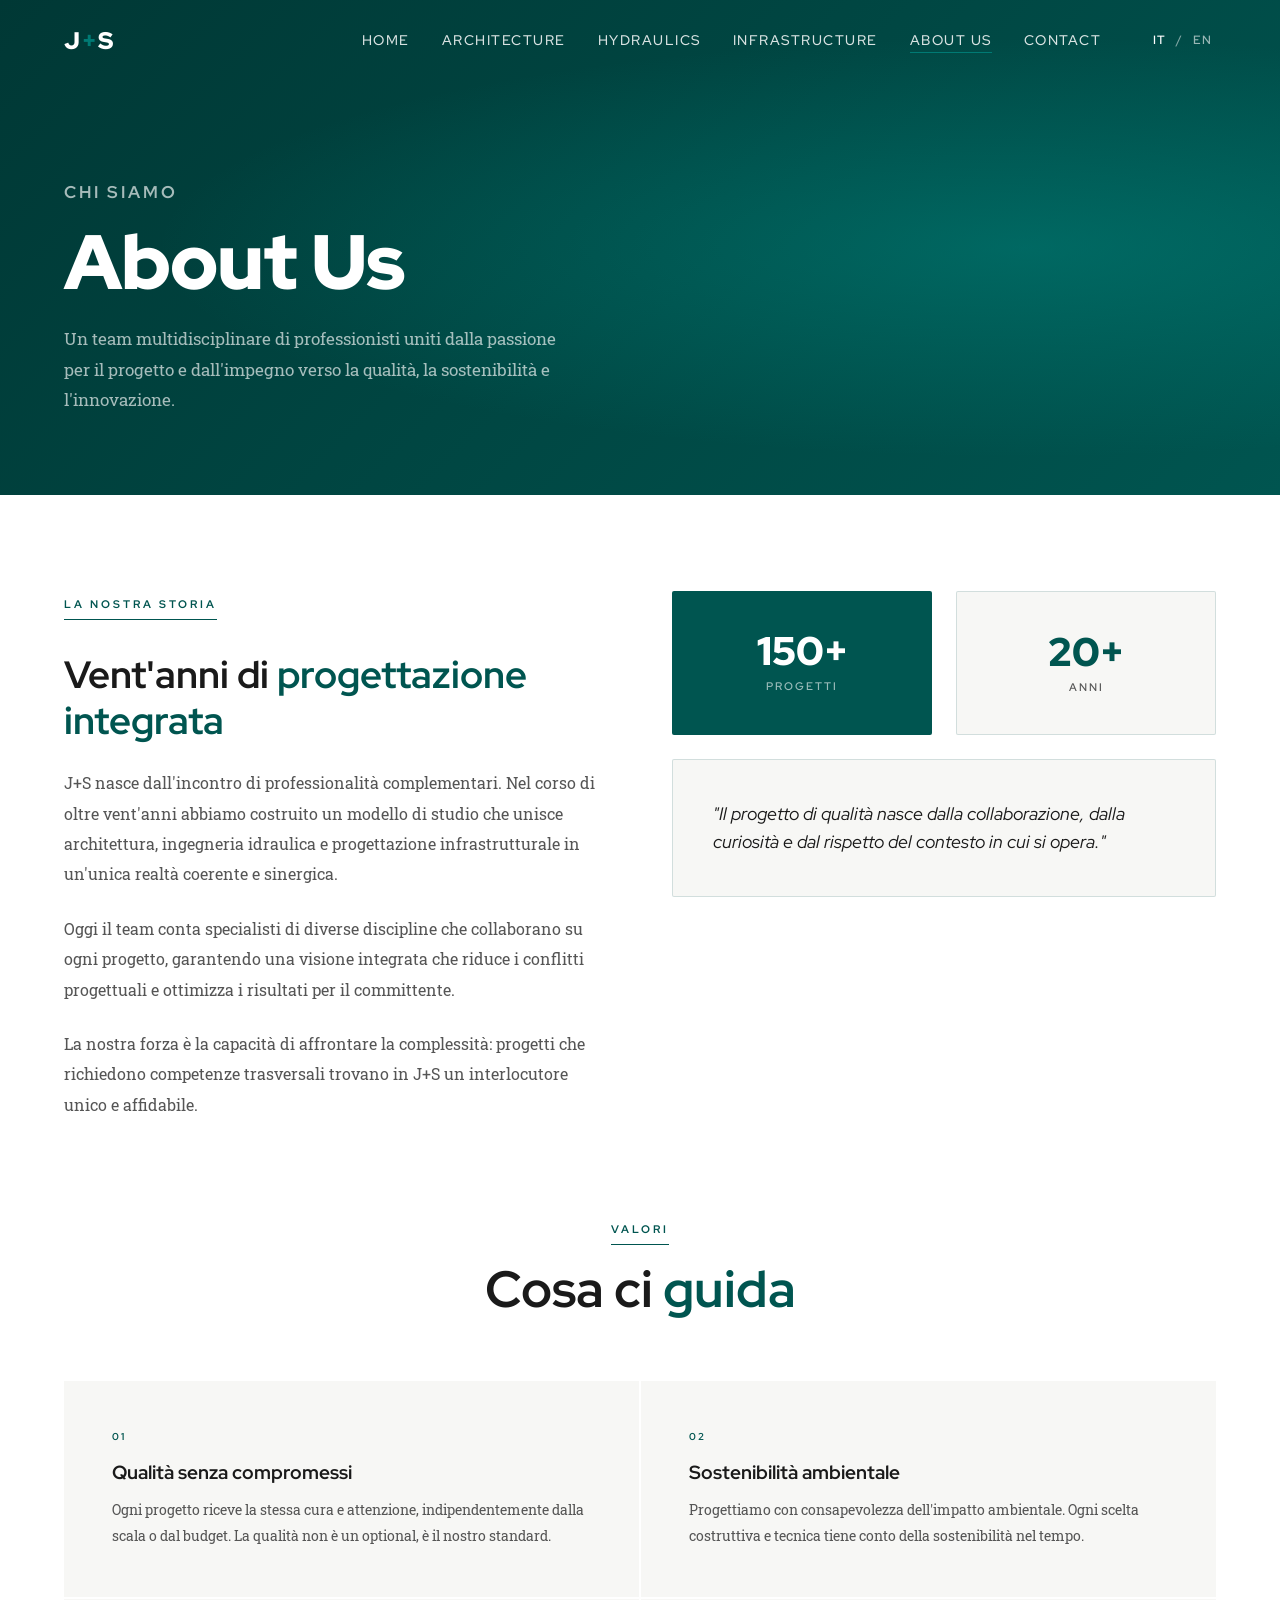
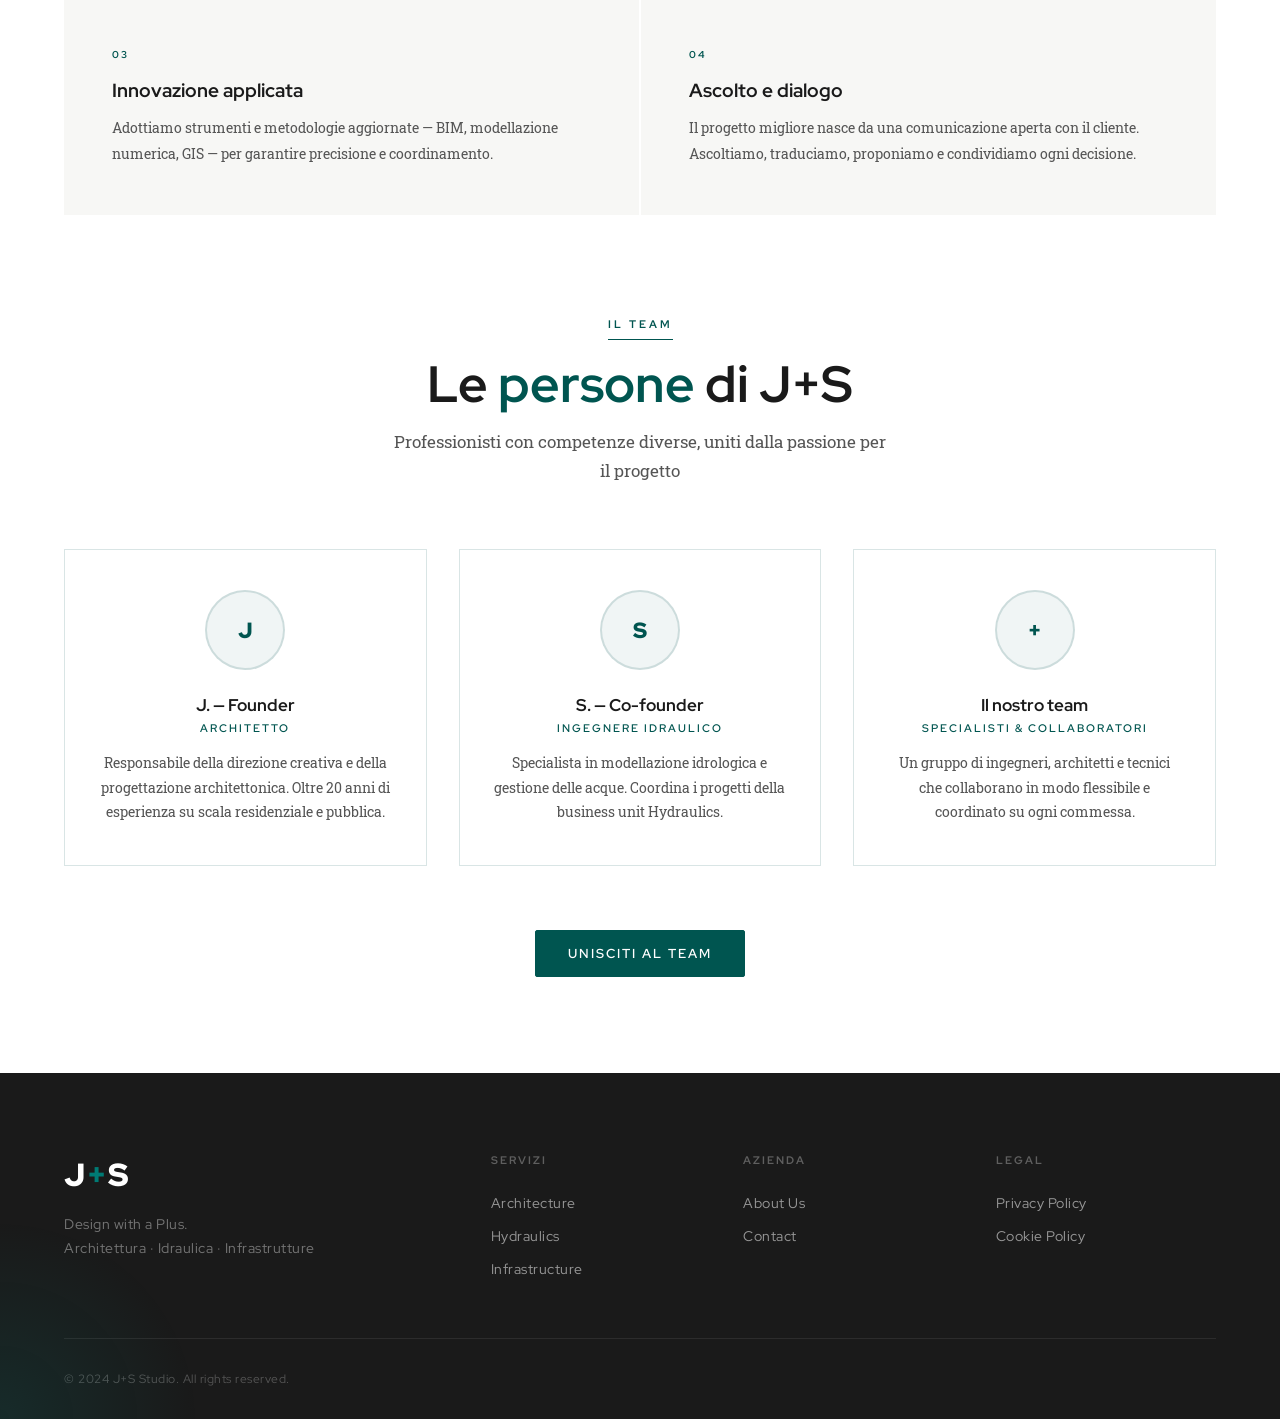
==== pages/about.html @ fed03b8a "Initial build: J+S website redesign with Three.js 3D hero Full static site rebuild with teal brand i" ====
<!DOCTYPE html>
<html lang="it">
<head>
  <meta charset="UTF-8" />
  <meta name="viewport" content="width=device-width, initial-scale=1.0" />
  <title>About Us — J+S</title>
  <link rel="preconnect" href="https://fonts.googleapis.com" />
  <link rel="preconnect" href="https://fonts.gstatic.com" crossorigin />
  <link href="https://fonts.googleapis.com/css2?family=Red+Hat+Display:wght@300;400;500;600;700;900&family=Roboto+Slab:wght@300;400;700&display=swap" rel="stylesheet" />
  <link rel="stylesheet" href="../css/style.css" />
  <link rel="stylesheet" href="../css/animations.css" />
  <style>
    .team-grid { display:grid; grid-template-columns:repeat(3,1fr); gap:2rem; margin-top:3rem; }
    .team-card {
      border:1px solid var(--border); padding:2.5rem 2rem;
      text-align:center;
      transition:transform 0.3s var(--ease-out), border-color 0.3s;
    }
    .team-card:hover { transform:translateY(-6px); border-color:var(--teal); }
    .team-avatar {
      width:80px; height:80px;
      border-radius:50%; background:var(--teal-faint);
      border:2px solid var(--border);
      margin:0 auto 1.5rem;
      display:flex; align-items:center; justify-content:center;
      font-family:var(--font-head); font-size:1.4rem; font-weight:900; color:var(--teal);
    }
    .team-card h3 { font-family:var(--font-head); font-size:1.05rem; font-weight:700; color:var(--dark); margin-bottom:0.3rem; }
    .team-card .role { font-family:var(--font-head); font-size:0.7rem; font-weight:600; letter-spacing:2px; text-transform:uppercase; color:var(--teal); margin-bottom:1rem; }
    .team-card p { font-size:0.9rem; line-height:1.7; color:var(--mid); }
    .values-grid { display:grid; grid-template-columns:repeat(2,1fr); gap:2px; margin-top:3rem; }
    .value-block { padding:3rem; background:var(--off-white); }
    .value-num { font-family:var(--font-head); font-size:0.65rem; font-weight:700; letter-spacing:2px; color:var(--teal); margin-bottom:1rem; }
    .value-block h3 { font-family:var(--font-head); font-size:1.2rem; font-weight:700; color:var(--dark); margin-bottom:0.75rem; }
    .value-block p { font-size:0.9rem; line-height:1.8; color:var(--mid); }
    @media(max-width:768px){
      .team-grid{grid-template-columns:1fr;}
      .values-grid{grid-template-columns:1fr;}
    }
  </style>
</head>
<body>

  <nav id="navbar" class="scrolled">
    <div class="nav-logo"><a href="../index.html"><span class="logo-text">J<span class="logo-plus">+</span>S</span></a></div>
    <div class="nav-links" id="navLinks">
      <a href="../index.html" class="nav-link">Home</a>
      <a href="architecture.html" class="nav-link">Architecture</a>
      <a href="hydraulics.html" class="nav-link">Hydraulics</a>
      <a href="infrastructure.html" class="nav-link">Infrastructure</a>
      <a href="about.html" class="nav-link active">About Us</a>
      <a href="contact.html" class="nav-link">Contact</a>
      <div class="lang-switch">
        <button class="lang-btn active" data-lang="it">IT</button>
        <span>/</span>
        <button class="lang-btn" data-lang="en">EN</button>
      </div>
    </div>
    <button class="nav-toggle" id="navToggle"><span></span><span></span><span></span></button>
  </nav>

  <section class="page-hero">
    <div class="page-hero-content">
      <p class="page-hero-tag">Chi Siamo</p>
      <h1>About Us</h1>
      <p>Un team multidisciplinare di professionisti uniti dalla passione per il progetto e dall'impegno verso la qualità, la sostenibilità e l'innovazione.</p>
    </div>
  </section>

  <section class="page-content">
    <div class="container">

      <!-- MISSION -->
      <div class="two-col" style="margin-bottom:6rem;" data-reveal>
        <div>
          <span class="section-tag">La nostra storia</span>
          <h2 style="font-family:var(--font-head);font-size:clamp(1.8rem,3vw,2.5rem);font-weight:700;color:var(--dark);margin:1rem 0 1.5rem;line-height:1.2;">
            Vent'anni di <em style="font-style:normal;color:var(--teal);">progettazione integrata</em>
          </h2>
          <p style="line-height:1.9;color:var(--mid);margin-bottom:1.5rem;">
            J+S nasce dall'incontro di professionalità complementari. Nel corso di oltre vent'anni abbiamo costruito un modello di studio che unisce architettura, ingegneria idraulica e progettazione infrastrutturale in un'unica realtà coerente e sinergica.
          </p>
          <p style="line-height:1.9;color:var(--mid);margin-bottom:1.5rem;">
            Oggi il team conta specialisti di diverse discipline che collaborano su ogni progetto, garantendo una visione integrata che riduce i conflitti progettuali e ottimizza i risultati per il committente.
          </p>
          <p style="line-height:1.9;color:var(--mid);">
            La nostra forza è la capacità di affrontare la complessità: progetti che richiedono competenze trasversali trovano in J+S un interlocutore unico e affidabile.
          </p>
        </div>
        <div style="display:flex;flex-direction:column;gap:1.5rem;">
          <div style="display:grid;grid-template-columns:1fr 1fr;gap:1.5rem;">
            <div style="padding:2.5rem;background:var(--teal);text-align:center;border-radius:2px;">
              <span style="display:block;font-family:var(--font-head);font-size:2.5rem;font-weight:900;color:#fff;line-height:1;">150+</span>
              <span style="display:block;font-family:var(--font-head);font-size:0.7rem;font-weight:600;letter-spacing:2px;text-transform:uppercase;color:rgba(255,255,255,0.6);margin-top:0.5rem;">Progetti</span>
            </div>
            <div style="padding:2.5rem;background:var(--off-white);border:1px solid var(--border);text-align:center;border-radius:2px;">
              <span style="display:block;font-family:var(--font-head);font-size:2.5rem;font-weight:900;color:var(--teal);line-height:1;">20+</span>
              <span style="display:block;font-family:var(--font-head);font-size:0.7rem;font-weight:600;letter-spacing:2px;text-transform:uppercase;color:var(--mid);margin-top:0.5rem;">Anni</span>
            </div>
          </div>
          <div style="padding:2.5rem;background:var(--off-white);border:1px solid var(--border);border-radius:2px;">
            <p style="font-family:var(--font-head);font-size:1.1rem;font-style:italic;color:var(--dark);line-height:1.6;font-weight:400;">
              "Il progetto di qualità nasce dalla collaborazione, dalla curiosità e dal rispetto del contesto in cui si opera."
            </p>
          </div>
        </div>
      </div>

      <!-- VALUES -->
      <div class="section-header" data-reveal>
        <span class="section-tag">Valori</span>
        <h2>Cosa ci <em>guida</em></h2>
      </div>
      <div class="values-grid" style="margin-bottom:6rem;">
        <div class="value-block" data-reveal>
          <div class="value-num">01</div>
          <h3>Qualità senza compromessi</h3>
          <p>Ogni progetto riceve la stessa cura e attenzione, indipendentemente dalla scala o dal budget. La qualità non è un optional, è il nostro standard.</p>
        </div>
        <div class="value-block" data-reveal data-delay="150">
          <div class="value-num">02</div>
          <h3>Sostenibilità ambientale</h3>
          <p>Progettiamo con consapevolezza dell'impatto ambientale. Ogni scelta costruttiva e tecnica tiene conto della sostenibilità nel tempo.</p>
        </div>
        <div class="value-block" data-reveal data-delay="0">
          <div class="value-num">03</div>
          <h3>Innovazione applicata</h3>
          <p>Adottiamo strumenti e metodologie aggiornate — BIM, modellazione numerica, GIS — per garantire precisione e coordinamento.</p>
        </div>
        <div class="value-block" data-reveal data-delay="150">
          <div class="value-num">04</div>
          <h3>Ascolto e dialogo</h3>
          <p>Il progetto migliore nasce da una comunicazione aperta con il cliente. Ascoltiamo, traduciamo, proponiamo e condividiamo ogni decisione.</p>
        </div>
      </div>

      <!-- TEAM -->
      <div class="section-header" data-reveal>
        <span class="section-tag">Il Team</span>
        <h2>Le <em>persone</em> di J+S</h2>
        <p>Professionisti con competenze diverse, uniti dalla passione per il progetto</p>
      </div>
      <div class="team-grid">
        <div class="team-card" data-reveal>
          <div class="team-avatar">J</div>
          <h3>J. — Founder</h3>
          <div class="role">Architetto</div>
          <p>Responsabile della direzione creativa e della progettazione architettonica. Oltre 20 anni di esperienza su scala residenziale e pubblica.</p>
        </div>
        <div class="team-card" data-reveal data-delay="150">
          <div class="team-avatar">S</div>
          <h3>S. — Co-founder</h3>
          <div class="role">Ingegnere Idraulico</div>
          <p>Specialista in modellazione idrologica e gestione delle acque. Coordina i progetti della business unit Hydraulics.</p>
        </div>
        <div class="team-card" data-reveal data-delay="300">
          <div class="team-avatar">+</div>
          <h3>Il nostro team</h3>
          <div class="role">Specialisti & Collaboratori</div>
          <p>Un gruppo di ingegneri, architetti e tecnici che collaborano in modo flessibile e coordinato su ogni commessa.</p>
        </div>
      </div>

      <div style="text-align:center;margin-top:4rem;" data-reveal>
        <a href="contact.html?subject=join" class="btn btn-primary">Unisciti al team</a>
      </div>

    </div>
  </section>

  <footer id="footer">
    <div class="container">
      <div class="footer-top">
        <div class="footer-brand">
          <span class="logo-text footer-logo">J<span class="logo-plus">+</span>S</span>
          <p>Design with a Plus.<br/>Architettura · Idraulica · Infrastrutture</p>
        </div>
        <div class="footer-nav">
          <div class="footer-col"><h4>Servizi</h4><ul>
            <li><a href="architecture.html">Architecture</a></li>
            <li><a href="hydraulics.html">Hydraulics</a></li>
            <li><a href="infrastructure.html">Infrastructure</a></li>
          </ul></div>
          <div class="footer-col"><h4>Azienda</h4><ul>
            <li><a href="about.html">About Us</a></li>
            <li><a href="contact.html">Contact</a></li>
          </ul></div>
          <div class="footer-col"><h4>Legal</h4><ul>
            <li><a href="#">Privacy Policy</a></li>
            <li><a href="#">Cookie Policy</a></li>
          </ul></div>
        </div>
      </div>
      <div class="footer-bottom"><p>&copy; 2024 J+S Studio. All rights reserved.</p></div>
    </div>
  </footer>

  <script src="https://cdnjs.cloudflare.com/ajax/libs/gsap/3.12.2/gsap.min.js"></script>
  <script src="../js/main.js"></script>
</body>
</html>
---- css/style.css ----
/* ============================================
   J+S — MAIN STYLESHEET
   ============================================ */

:root {
  --teal:       #005550;
  --teal-light: #007a74;
  --teal-dark:  #003835;
  --teal-faint: rgba(0,85,80,0.06);
  --white:      #ffffff;
  --off-white:  #f7f7f5;
  --dark:       #1a1a1a;
  --mid:        #555555;
  --border:     rgba(0,85,80,0.15);

  --font-head:  'Red Hat Display', sans-serif;
  --font-body:  'Roboto Slab', serif;

  --ease-out:   cubic-bezier(0.16, 1, 0.3, 1);
  --ease-in:    cubic-bezier(0.7, 0, 0.84, 0);

  --nav-h: 80px;
}

/* ---- RESET ---- */
*, *::before, *::after { box-sizing: border-box; margin: 0; padding: 0; }
html { scroll-behavior: smooth; font-size: 16px; }
body {
  font-family: var(--font-body);
  color: var(--dark);
  background: var(--white);
  overflow-x: hidden;
}
a { text-decoration: none; color: inherit; }
ul { list-style: none; }
img { max-width: 100%; display: block; }
button { background: none; border: none; cursor: pointer; font: inherit; }

/* ---- LOADER ---- */
#loader {
  position: fixed; inset: 0;
  background: var(--teal);
  z-index: 9999;
  display: flex; align-items: center; justify-content: center;
  transition: opacity 0.6s var(--ease-out), visibility 0.6s;
}
#loader.hidden { opacity: 0; visibility: hidden; pointer-events: none; }
.loader-inner { display: flex; flex-direction: column; align-items: center; gap: 24px; }
.loader-logo { width: 80px; height: 80px; }
.loader-logo text { fill: #fff; }
.loader-bar {
  width: 160px; height: 2px;
  background: rgba(255,255,255,0.2);
  border-radius: 2px; overflow: hidden;
}
.loader-fill {
  height: 100%; width: 0;
  background: #fff;
  border-radius: 2px;
  animation: fillBar 1.4s var(--ease-out) forwards;
}
@keyframes fillBar { to { width: 100%; } }

/* ---- NAVBAR ---- */
#navbar {
  position: fixed; top: 0; left: 0; right: 0;
  height: var(--nav-h);
  display: flex; align-items: center; justify-content: space-between;
  padding: 0 5vw;
  z-index: 100;
  transition: background 0.4s, box-shadow 0.4s;
}
#navbar.scrolled {
  background: rgba(255,255,255,0.96);
  backdrop-filter: blur(12px);
  box-shadow: 0 1px 0 var(--border);
}
#navbar.scrolled .nav-link { color: var(--dark); }
#navbar.scrolled .logo-text { color: var(--teal); }
.logo-text {
  font-family: var(--font-head);
  font-weight: 900;
  font-size: 1.5rem;
  letter-spacing: 2px;
  color: #fff;
  transition: color 0.4s;
}
.logo-plus { color: var(--teal-light); }
#navbar.scrolled .logo-plus { color: var(--teal-light); }
.nav-links {
  display: flex; align-items: center; gap: 2rem;
}
.nav-link {
  font-family: var(--font-head);
  font-size: 0.85rem;
  font-weight: 500;
  letter-spacing: 1.5px;
  text-transform: uppercase;
  color: rgba(255,255,255,0.85);
  position: relative;
  transition: color 0.3s;
}
.nav-link::after {
  content: '';
  position: absolute; bottom: -4px; left: 0;
  width: 0; height: 1px;
  background: var(--teal-light);
  transition: width 0.3s var(--ease-out);
}
.nav-link:hover::after,
.nav-link.active::after { width: 100%; }
.nav-link:hover { color: #fff; }
#navbar.scrolled .nav-link:hover { color: var(--teal); }
.lang-switch {
  display: flex; align-items: center; gap: 6px;
  font-family: var(--font-head);
  font-size: 0.75rem;
  font-weight: 600;
  letter-spacing: 1px;
  margin-left: 1rem;
  color: rgba(255,255,255,0.5);
}
#navbar.scrolled .lang-switch { color: var(--mid); }
.lang-btn {
  color: rgba(255,255,255,0.6);
  font-size: 0.75rem;
  font-weight: 600;
  letter-spacing: 1px;
  padding: 2px 4px;
  transition: color 0.3s;
}
.lang-btn.active,
.lang-btn:hover { color: #fff; }
#navbar.scrolled .lang-btn.active,
#navbar.scrolled .lang-btn:hover { color: var(--teal); }
.nav-toggle {
  display: none;
  flex-direction: column; gap: 5px;
  width: 28px; padding: 4px 0;
}
.nav-toggle span {
  display: block; width: 100%; height: 1.5px;
  background: #fff;
  transition: transform 0.3s, opacity 0.3s, background 0.4s;
}
#navbar.scrolled .nav-toggle span { background: var(--teal); }

/* ---- HERO ---- */
#hero {
  position: relative;
  height: 100vh; min-height: 700px;
  display: flex; align-items: center;
  overflow: hidden;
}
#threeCanvas {
  position: absolute; inset: 0;
  width: 100%; height: 100%;
  background: linear-gradient(135deg, var(--teal-dark) 0%, var(--teal) 60%, #00a89e 100%);
}
.hero-content {
  position: relative; z-index: 2;
  padding: 0 5vw;
  max-width: 700px;
}
.hero-tag {
  font-family: var(--font-head);
  font-size: 0.75rem;
  font-weight: 600;
  letter-spacing: 3px;
  text-transform: uppercase;
  color: rgba(255,255,255,0.6);
  margin-bottom: 1.5rem;
}
.hero-title {
  font-family: var(--font-head);
  font-weight: 900;
  font-size: clamp(3rem, 8vw, 7rem);
  line-height: 1;
  color: #fff;
  letter-spacing: -1px;
  margin-bottom: 1.5rem;
}
.hero-plus {
  font-weight: 300;
  font-size: 0.55em;
  letter-spacing: 2px;
  color: rgba(255,255,255,0.55);
  display: block;
  margin: 0.2em 0;
}
.hero-accent {
  color: #7fffd4;
  -webkit-text-stroke: 0px;
}
.hero-sub {
  font-family: var(--font-head);
  font-size: 0.9rem;
  letter-spacing: 3px;
  text-transform: uppercase;
  color: rgba(255,255,255,0.55);
  margin-bottom: 2.5rem;
}
.hero-cta {
  display: flex; gap: 1rem; flex-wrap: wrap;
}
.hero-scroll {
  position: absolute; bottom: 2.5rem; left: 5vw;
  display: flex; flex-direction: column; align-items: center; gap: 8px;
  z-index: 2;
}
.hero-scroll span {
  font-family: var(--font-head);
  font-size: 0.65rem;
  font-weight: 600;
  letter-spacing: 2px;
  text-transform: uppercase;
  color: rgba(255,255,255,0.5);
  writing-mode: vertical-rl;
}
.scroll-line {
  width: 1px; height: 60px;
  background: linear-gradient(to bottom, rgba(255,255,255,0.5), transparent);
  animation: scrollPulse 2s ease-in-out infinite;
}
@keyframes scrollPulse {
  0%, 100% { opacity: 0.5; transform: scaleY(1); }
  50% { opacity: 1; transform: scaleY(0.6); }
}

/* ---- BUTTONS ---- */
.btn {
  display: inline-flex; align-items: center; gap: 8px;
  font-family: var(--font-head);
  font-size: 0.8rem;
  font-weight: 600;
  letter-spacing: 2px;
  text-transform: uppercase;
  padding: 14px 32px;
  border-radius: 2px;
  transition: all 0.3s var(--ease-out);
  position: relative; overflow: hidden;
}
.btn::before {
  content: '';
  position: absolute; inset: 0;
  background: rgba(255,255,255,0.1);
  transform: translateX(-101%);
  transition: transform 0.3s var(--ease-out);
}
.btn:hover::before { transform: translateX(0); }
.btn-primary {
  background: var(--teal);
  color: #fff;
  border: 1px solid var(--teal);
}
.btn-primary:hover { background: var(--teal-light); border-color: var(--teal-light); }
.btn-outline {
  background: transparent;
  color: #fff;
  border: 1px solid rgba(255,255,255,0.4);
}
.btn-outline:hover { border-color: #fff; }
.btn-teal-outline {
  background: transparent;
  color: var(--teal);
  border: 1px solid var(--teal);
}
.btn-teal-outline:hover { background: var(--teal); color: #fff; }

/* ---- CONTAINER ---- */
.container { max-width: 1280px; margin: 0 auto; padding: 0 5vw; }

/* ---- SECTION HEADERS ---- */
.section-tag {
  display: inline-block;
  font-family: var(--font-head);
  font-size: 0.7rem;
  font-weight: 700;
  letter-spacing: 3px;
  text-transform: uppercase;
  color: var(--teal);
  margin-bottom: 1rem;
  padding-bottom: 0.5rem;
  border-bottom: 1px solid var(--teal);
}
.section-header { text-align: center; margin-bottom: 4rem; }
.section-header h2 {
  font-family: var(--font-head);
  font-size: clamp(2rem, 4vw, 3.5rem);
  font-weight: 700;
  line-height: 1.1;
  color: var(--dark);
  margin-bottom: 1rem;
}
.section-header h2 em { font-style: normal; color: var(--teal); }
.section-header p {
  font-size: 1.05rem;
  color: var(--mid);
  max-width: 500px; margin: 0 auto;
  line-height: 1.7;
}

/* ---- SERVICES ---- */
#services {
  padding: 8rem 0;
  background: var(--off-white);
}
.services-grid {
  display: grid;
  grid-template-columns: repeat(3, 1fr);
  gap: 2px;
}
.service-card {
  position: relative;
  padding: 3rem 2.5rem;
  background: var(--white);
  overflow: hidden;
  transition: transform 0.4s var(--ease-out);
  cursor: pointer;
}
.service-card:hover { transform: translateY(-6px); }
.service-card:hover .card-bg { opacity: 1; }
.service-card:hover .card-link .arrow { transform: translateX(6px); }
.card-bg {
  position: absolute; inset: 0;
  background: linear-gradient(135deg, var(--teal-faint), transparent);
  opacity: 0;
  transition: opacity 0.4s;
  pointer-events: none;
}
.card-number {
  font-family: var(--font-head);
  font-size: 0.7rem;
  font-weight: 700;
  letter-spacing: 2px;
  color: var(--border);
  margin-bottom: 1.5rem;
}
.card-icon {
  width: 64px; height: 64px;
  margin-bottom: 1.5rem;
}
.service-card h3 {
  font-family: var(--font-head);
  font-size: 1.5rem;
  font-weight: 700;
  color: var(--dark);
  margin-bottom: 1rem;
  letter-spacing: -0.5px;
}
.service-card p {
  font-size: 0.95rem;
  line-height: 1.8;
  color: var(--mid);
  margin-bottom: 2rem;
}
.card-link {
  font-family: var(--font-head);
  font-size: 0.8rem;
  font-weight: 700;
  letter-spacing: 2px;
  text-transform: uppercase;
  color: var(--teal);
  display: flex; align-items: center; gap: 8px;
}
.card-link .arrow {
  display: inline-block;
  transition: transform 0.3s var(--ease-out);
}

/* ---- ABOUT STRIP ---- */
#about-strip {
  padding: 8rem 0;
  background: var(--white);
}
.about-strip-inner {
  display: grid;
  grid-template-columns: 1fr 1fr;
  gap: 6rem;
  align-items: center;
}
.about-strip-text .section-tag { margin-bottom: 1.5rem; }
.about-strip-text h2 {
  font-family: var(--font-head);
  font-size: clamp(1.8rem, 3vw, 2.8rem);
  font-weight: 700;
  line-height: 1.2;
  color: var(--dark);
  margin-bottom: 1.5rem;
}
.about-strip-text h2 em { font-style: normal; color: var(--teal); }
.about-strip-text p {
  font-size: 1rem;
  line-height: 1.9;
  color: var(--mid);
  margin-bottom: 2.5rem;
}
.about-strip-visual {
  position: relative;
  min-height: 360px;
}
.floating-shape {
  position: absolute;
  border-radius: 2px;
  border: 1px solid var(--border);
}
.shape-1 {
  width: 200px; height: 200px;
  top: 20px; left: 20px;
  background: var(--teal-faint);
  animation: floatA 8s ease-in-out infinite;
}
.shape-2 {
  width: 120px; height: 120px;
  top: 60px; left: 150px;
  background: transparent;
  border-color: rgba(0,85,80,0.3);
  animation: floatB 10s ease-in-out infinite;
}
.shape-3 {
  width: 80px; height: 80px;
  top: 160px; left: 40px;
  background: var(--teal);
  opacity: 0.08;
  animation: floatC 7s ease-in-out infinite;
}
@keyframes floatA { 0%,100%{transform:translate(0,0) rotate(0deg)} 50%{transform:translate(10px,-15px) rotate(3deg)} }
@keyframes floatB { 0%,100%{transform:translate(0,0) rotate(0deg)} 50%{transform:translate(-8px,12px) rotate(-5deg)} }
@keyframes floatC { 0%,100%{transform:translate(0,0) rotate(0deg)} 50%{transform:translate(12px,-8px) rotate(8deg)} }
.about-stats {
  position: absolute;
  right: 0; bottom: 0;
  display: flex; flex-direction: column; gap: 1.5rem;
  background: var(--white);
  border: 1px solid var(--border);
  padding: 2rem 2.5rem;
}
.stat-number {
  display: block;
  font-family: var(--font-head);
  font-size: 2rem;
  font-weight: 900;
  color: var(--teal);
  line-height: 1;
}
.stat-label {
  display: block;
  font-family: var(--font-head);
  font-size: 0.7rem;
  font-weight: 500;
  letter-spacing: 1.5px;
  text-transform: uppercase;
  color: var(--mid);
  margin-top: 4px;
}

/* ---- MARQUEE ---- */
.marquee-section {
  overflow: hidden;
  padding: 1.5rem 0;
  background: var(--teal);
  white-space: nowrap;
}
.marquee-track {
  display: inline-flex; align-items: center; gap: 2rem;
  animation: marquee 20s linear infinite;
}
.marquee-track span {
  font-family: var(--font-head);
  font-size: 0.75rem;
  font-weight: 700;
  letter-spacing: 3px;
  text-transform: uppercase;
  color: rgba(255,255,255,0.7);
}
.marquee-track .dot { color: rgba(255,255,255,0.3); }
@keyframes marquee { from { transform: translateX(0); } to { transform: translateX(-50%); } }

/* ---- JOIN US ---- */
#join {
  padding: 8rem 0;
  background: var(--off-white);
}
.join-inner {
  display: grid;
  grid-template-columns: 1fr 1fr;
  gap: 6rem;
  align-items: center;
}
.join-text .section-tag { margin-bottom: 1.5rem; }
.join-text h2 {
  font-family: var(--font-head);
  font-size: clamp(1.8rem, 3vw, 2.8rem);
  font-weight: 700;
  line-height: 1.2;
  color: var(--dark);
  margin-bottom: 1.5rem;
}
.join-text h2 em { font-style: normal; color: var(--teal); }
.join-text p {
  font-size: 1rem;
  line-height: 1.9;
  color: var(--mid);
  margin-bottom: 2.5rem;
}
.join-visual {
  display: flex; gap: 1.5rem; flex-wrap: wrap;
}
.join-card {
  flex: 1; min-width: 140px;
  padding: 2rem 1.5rem;
  background: var(--teal);
  border-radius: 2px;
  text-align: center;
  transition: transform 0.3s var(--ease-out), background 0.3s;
}
.join-card:hover { transform: translateY(-8px); background: var(--teal-light); }
.join-card-icon {
  width: 40px; height: 40px;
  margin: 0 auto 1rem;
}
.join-card span {
  font-family: var(--font-head);
  font-size: 0.8rem;
  font-weight: 600;
  letter-spacing: 2px;
  text-transform: uppercase;
  color: rgba(255,255,255,0.85);
}

/* ---- FOOTER ---- */
#footer {
  background: var(--dark);
  padding: 5rem 0 2rem;
}
.footer-top {
  display: grid;
  grid-template-columns: 1fr 2fr;
  gap: 4rem;
  padding-bottom: 3rem;
  border-bottom: 1px solid rgba(255,255,255,0.08);
  margin-bottom: 2rem;
}
.footer-logo { color: #fff; font-size: 2rem; }
.footer-brand p {
  font-family: var(--font-head);
  font-size: 0.85rem;
  color: rgba(255,255,255,0.4);
  margin-top: 1rem;
  line-height: 1.8;
  letter-spacing: 0.5px;
}
.footer-social {
  display: flex; gap: 1rem;
  margin-top: 1.5rem;
}
.social-link {
  width: 36px; height: 36px;
  border: 1px solid rgba(255,255,255,0.15);
  border-radius: 2px;
  display: flex; align-items: center; justify-content: center;
  color: rgba(255,255,255,0.4);
  transition: all 0.3s;
}
.social-link:hover { border-color: var(--teal-light); color: var(--teal-light); }
.social-link svg { width: 16px; height: 16px; }
.footer-nav { display: grid; grid-template-columns: repeat(3, 1fr); gap: 2rem; }
.footer-col h4 {
  font-family: var(--font-head);
  font-size: 0.7rem;
  font-weight: 700;
  letter-spacing: 2px;
  text-transform: uppercase;
  color: rgba(255,255,255,0.3);
  margin-bottom: 1.5rem;
}
.footer-col li { margin-bottom: 0.75rem; }
.footer-col a {
  font-family: var(--font-head);
  font-size: 0.85rem;
  color: rgba(255,255,255,0.55);
  transition: color 0.3s;
  letter-spacing: 0.5px;
}
.footer-col a:hover { color: rgba(255,255,255,0.9); }
.footer-bottom {
  display: flex; justify-content: space-between; align-items: center;
  font-family: var(--font-head);
  font-size: 0.75rem;
  color: rgba(255,255,255,0.25);
  letter-spacing: 0.5px;
}

/* ---- PAGE INNER ---- */
.page-hero {
  min-height: 55vh;
  display: flex; align-items: flex-end;
  padding: 0 5vw 5rem;
  background: linear-gradient(135deg, var(--teal-dark) 0%, var(--teal) 100%);
  position: relative;
  overflow: hidden;
}
.page-hero::before {
  content: '';
  position: absolute; inset: 0;
  background: radial-gradient(ellipse at 80% 50%, rgba(0,168,158,0.3), transparent 60%);
}
.page-hero-content { position: relative; z-index: 2; max-width: 700px; }
.page-hero-tag {
  font-family: var(--font-head);
  font-size: 0.7rem;
  font-weight: 700;
  letter-spacing: 3px;
  text-transform: uppercase;
  color: rgba(255,255,255,0.5);
  margin-bottom: 1rem;
}
.page-hero h1 {
  font-family: var(--font-head);
  font-size: clamp(2.5rem, 6vw, 5rem);
  font-weight: 900;
  color: #fff;
  line-height: 1;
  letter-spacing: -1px;
  margin-bottom: 1.5rem;
}
.page-hero p {
  font-size: 1.05rem;
  line-height: 1.8;
  color: rgba(255,255,255,0.65);
  max-width: 500px;
}
.page-content { padding: 6rem 0; }

/* ---- GRID UTILS ---- */
.two-col { display: grid; grid-template-columns: 1fr 1fr; gap: 4rem; align-items: start; }
.three-col { display: grid; grid-template-columns: repeat(3, 1fr); gap: 2rem; }

/* ---- FEATURE BLOCK ---- */
.feature-block {
  padding: 3rem;
  border: 1px solid var(--border);
  transition: border-color 0.3s, transform 0.3s var(--ease-out);
}
.feature-block:hover { border-color: var(--teal); transform: translateY(-4px); }
.feature-block .icon {
  width: 48px; height: 48px;
  margin-bottom: 1.5rem;
}
.feature-block h3 {
  font-family: var(--font-head);
  font-size: 1.1rem;
  font-weight: 700;
  color: var(--dark);
  margin-bottom: 0.75rem;
}
.feature-block p {
  font-size: 0.9rem;
  line-height: 1.8;
  color: var(--mid);
}

/* ---- RESPONSIVE ---- */
@media (max-width: 1024px) {
  .services-grid { grid-template-columns: 1fr 1fr; }
  .about-strip-inner, .join-inner { grid-template-columns: 1fr; gap: 3rem; }
  .footer-top { grid-template-columns: 1fr; gap: 3rem; }
  .two-col { grid-template-columns: 1fr; gap: 2rem; }
}

@media (max-width: 768px) {
  :root { --nav-h: 64px; }
  .nav-links {
    position: fixed;
    top: 0; right: -100%; bottom: 0;
    width: 80%; max-width: 320px;
    background: var(--teal-dark);
    flex-direction: column;
    padding: calc(var(--nav-h) + 2rem) 2rem 2rem;
    align-items: flex-start;
    gap: 1.5rem;
    transition: right 0.4s var(--ease-out);
    z-index: 99;
  }
  .nav-links.open { right: 0; }
  .nav-link { color: rgba(255,255,255,0.85); font-size: 1rem; }
  .nav-toggle { display: flex; z-index: 100; position: relative; }
  .nav-toggle.open span:nth-child(1) { transform: translateY(6.5px) rotate(45deg); }
  .nav-toggle.open span:nth-child(2) { opacity: 0; }
  .nav-toggle.open span:nth-child(3) { transform: translateY(-6.5px) rotate(-45deg); }
  .services-grid { grid-template-columns: 1fr; }
  .three-col { grid-template-columns: 1fr; }
  .footer-nav { grid-template-columns: 1fr 1fr; }
  .footer-bottom { flex-direction: column; gap: 0.5rem; text-align: center; }
  .hero-title { font-size: clamp(2.5rem, 12vw, 4rem); }
}
---- css/animations.css ----
/* ============================================
   J+S — ANIMATIONS & TRANSITIONS
   ============================================ */

/* ---- PAGE TRANSITION OVERLAY ---- */
.page-transition {
  position: fixed; inset: 0;
  background: var(--teal);
  z-index: 9998;
  transform: translateY(100%);
  pointer-events: none;
}

/* ---- REVEAL ON SCROLL ---- */
[data-reveal] {
  opacity: 0;
  transform: translateY(40px);
  transition:
    opacity 0.8s var(--ease-out),
    transform 0.8s var(--ease-out);
}
[data-reveal].revealed {
  opacity: 1;
  transform: translateY(0);
}
[data-delay="150"] { transition-delay: 0.15s; }
[data-delay="300"] { transition-delay: 0.30s; }
[data-delay="450"] { transition-delay: 0.45s; }

/* ---- SPLIT TEXT (hero title lines) ---- */
.hero-title .line {
  display: block;
  overflow: hidden;
}
.hero-title .line-inner {
  display: block;
  transform: translateY(100%);
  opacity: 0;
  transition: transform 0.9s var(--ease-out), opacity 0.9s var(--ease-out);
}
.hero-title .line-inner.in {
  transform: translateY(0);
  opacity: 1;
}

/* ---- CURSOR GLOW ---- */
.cursor-glow {
  position: fixed;
  width: 400px; height: 400px;
  border-radius: 50%;
  background: radial-gradient(circle, rgba(0,168,158,0.12), transparent 70%);
  transform: translate(-50%, -50%);
  pointer-events: none;
  z-index: 1;
  transition: opacity 0.3s;
}

/* ---- CARD HOVER LINE ---- */
.service-card::after {
  content: '';
  position: absolute;
  bottom: 0; left: 0;
  width: 0; height: 2px;
  background: var(--teal);
  transition: width 0.4s var(--ease-out);
}
.service-card:hover::after { width: 100%; }

/* ---- GLITCH (logo accents on hover) ---- */
@keyframes glitch {
  0%   { clip-path: polygon(0 0,100% 0,100% 35%,0 35%); transform: translate(-3px); }
  20%  { clip-path: polygon(0 65%,100% 65%,100% 100%,0 100%); transform: translate(3px); }
  40%  { clip-path: polygon(0 40%,100% 40%,100% 60%,0 60%); transform: translate(0); }
  60%  { clip-path: polygon(0 0,100% 0,100% 20%,0 20%); transform: translate(2px); }
  80%  { clip-path: polygon(0 80%,100% 80%,100% 100%,0 100%); transform: translate(-2px); }
  100% { clip-path: none; transform: translate(0); }
}

/* ---- NOISE OVERLAY (subtle texture on hero) ---- */
#hero::after {
  content: '';
  position: absolute; inset: 0;
  background-image: url("data:image/svg+xml,%3Csvg viewBox='0 0 256 256' xmlns='http://www.w3.org/2000/svg'%3E%3Cfilter id='noise'%3E%3CfeTurbulence type='fractalNoise' baseFrequency='0.9' numOctaves='4' stitchTiles='stitch'/%3E%3C/filter%3E%3Crect width='100%25' height='100%25' filter='url(%23noise)' opacity='0.04'/%3E%3C/svg%3E");
  background-size: 200px;
  opacity: 0.4;
  pointer-events: none;
  mix-blend-mode: overlay;
  z-index: 1;
}

/* ---- GRID LINES (background decoration) ---- */
.grid-bg {
  position: absolute; inset: 0;
  background-image:
    linear-gradient(rgba(0,85,80,0.04) 1px, transparent 1px),
    linear-gradient(90deg, rgba(0,85,80,0.04) 1px, transparent 1px);
  background-size: 60px 60px;
  pointer-events: none;
}

/* ---- STAT COUNTER ANIMATION ---- */
.stat-number.counting {
  animation: countPop 0.3s var(--ease-out);
}
@keyframes countPop {
  0% { transform: scale(1.2); }
  100% { transform: scale(1); }
}

/* ---- JOIN CARDS STAGGER ---- */
.join-card:nth-child(1) { transition-delay: 0s; }
.join-card:nth-child(2) { transition-delay: 0.1s; }
.join-card:nth-child(3) { transition-delay: 0.2s; }

/* ---- SCROLLBAR ---- */
::-webkit-scrollbar { width: 4px; }
::-webkit-scrollbar-track { background: transparent; }
::-webkit-scrollbar-thumb { background: var(--teal); border-radius: 2px; }

/* ---- SELECTION ---- */
::selection { background: var(--teal); color: #fff; }
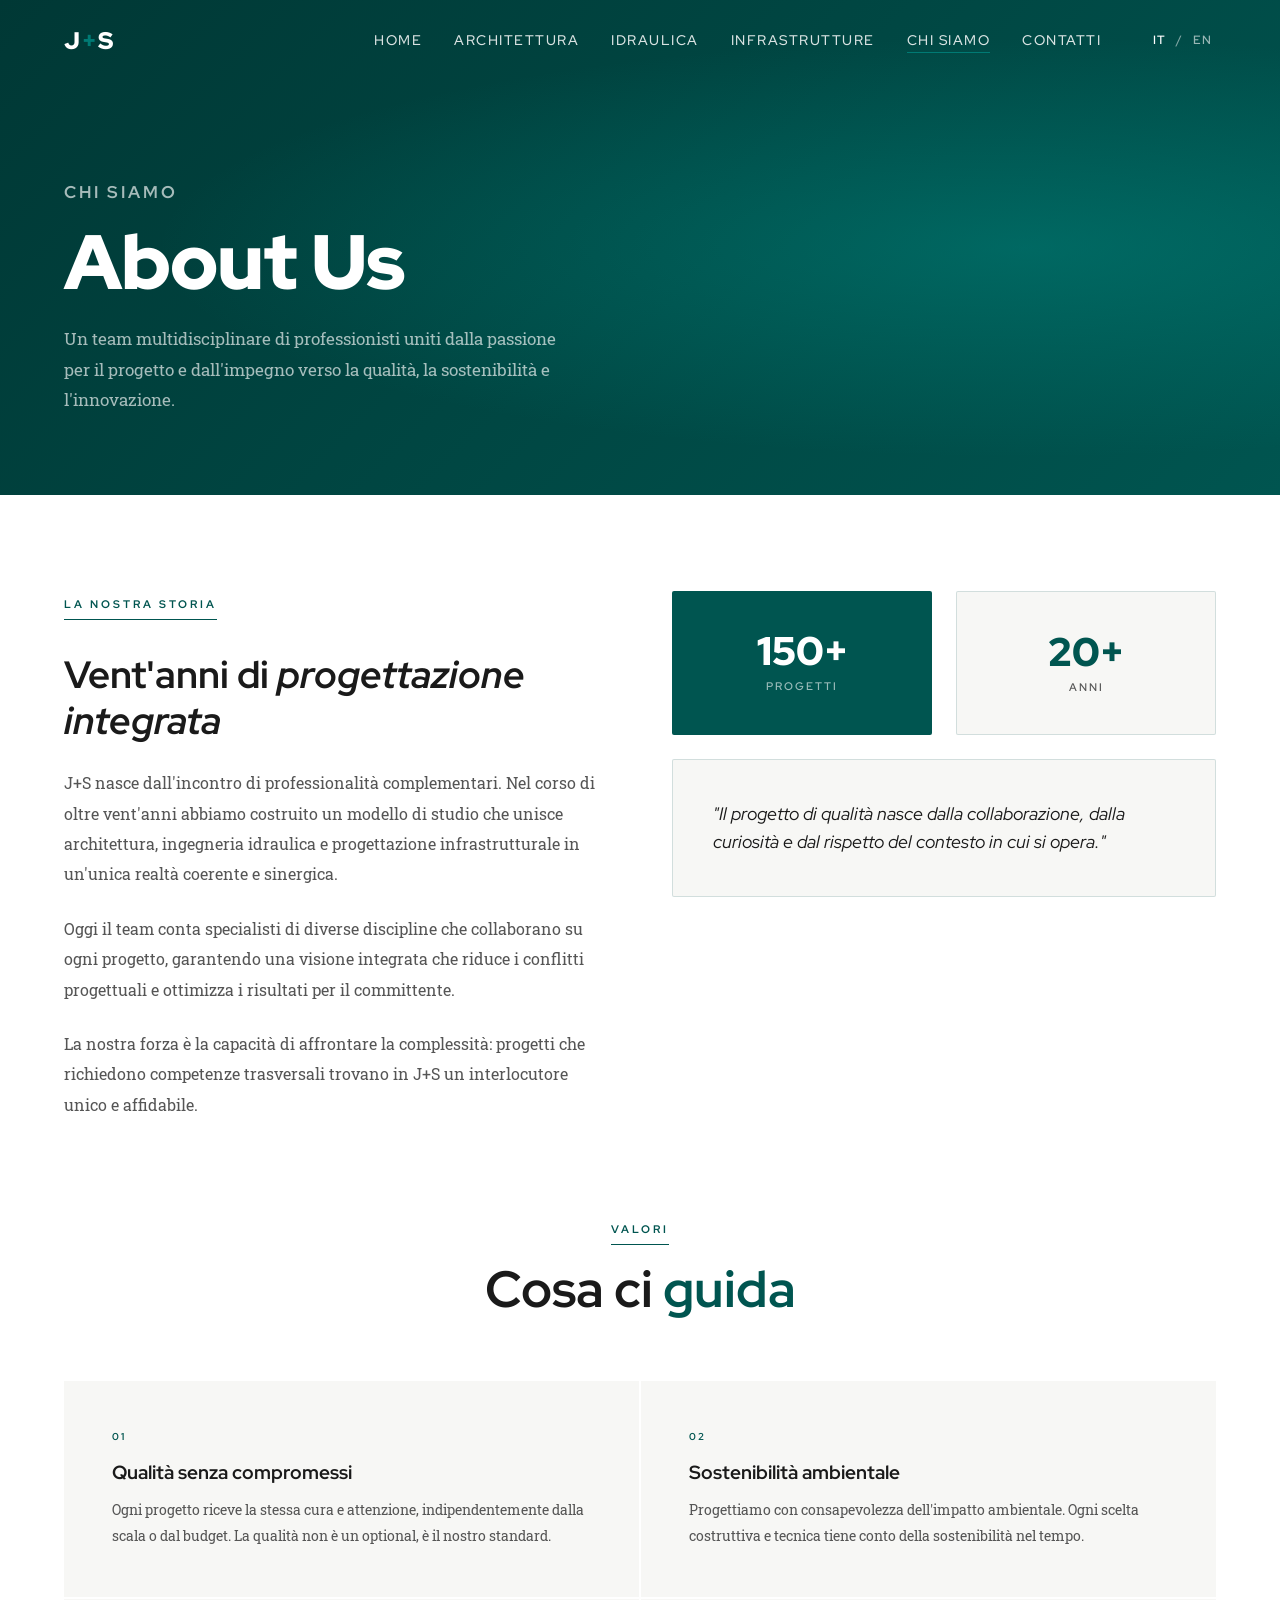
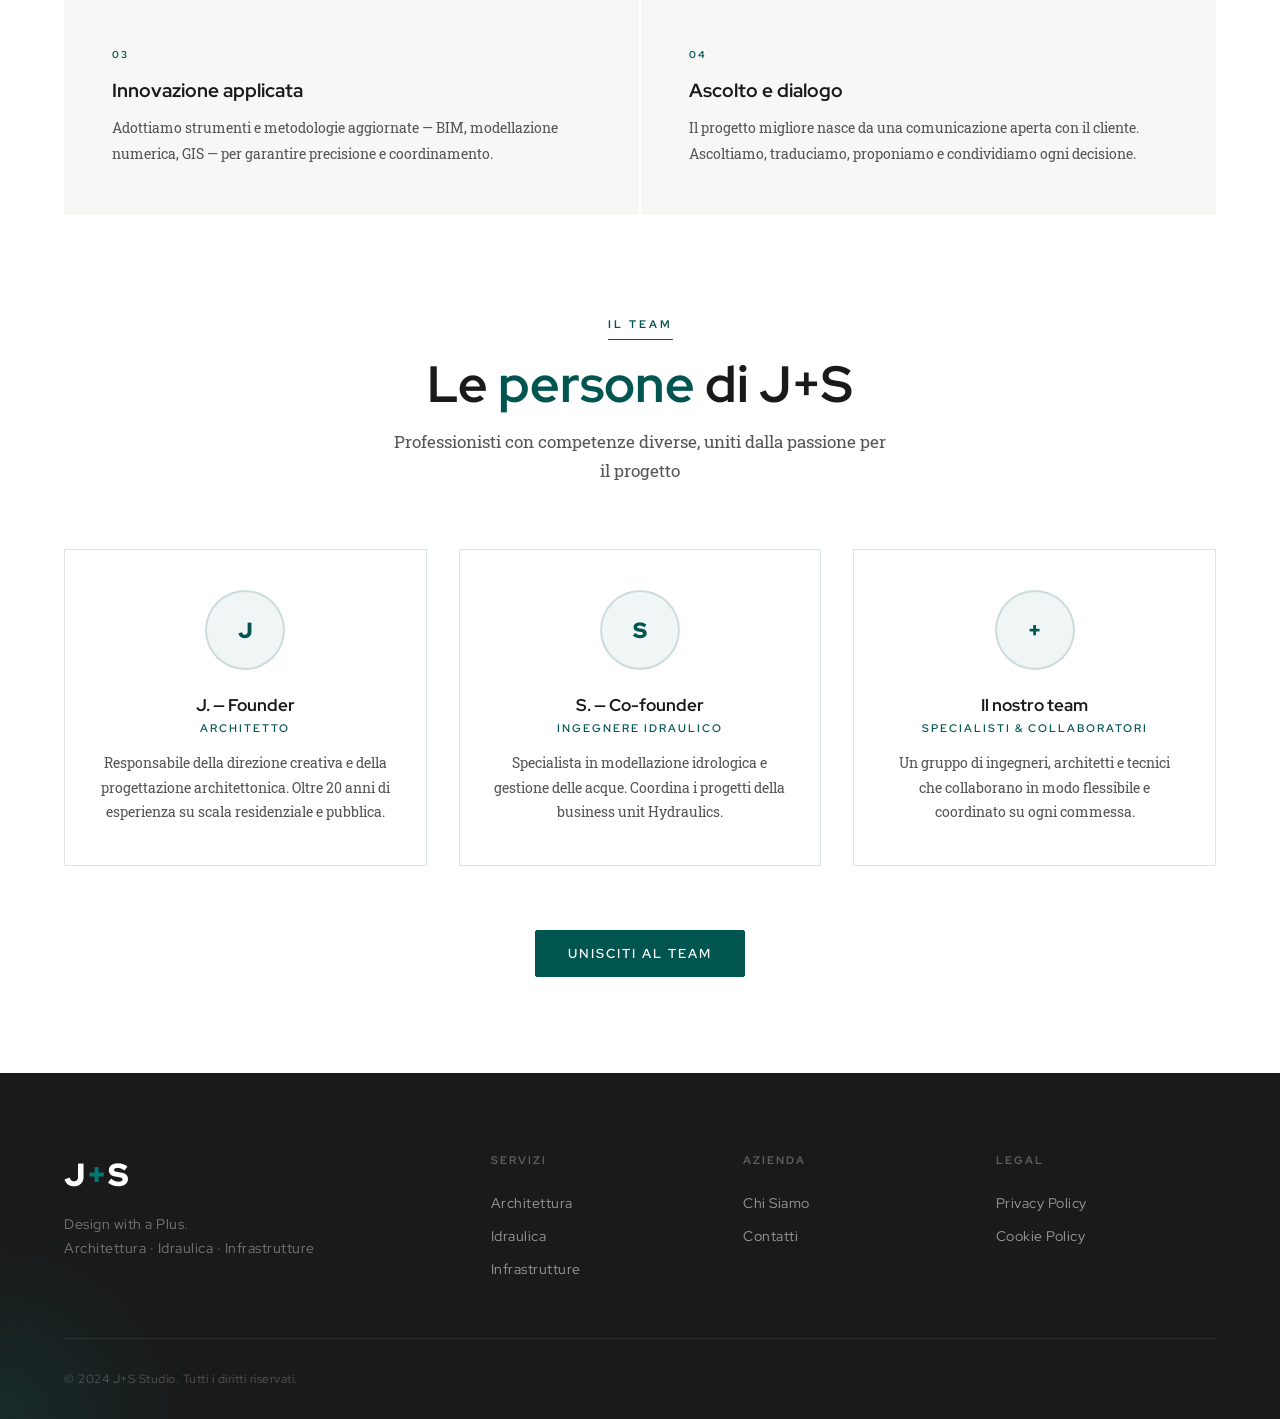
==== commit 0b0e337a: "Add full IT/EN i18n system across all pages Created js/i18n.js with complete translation dictionary " ====
--- a/pages/about.html
+++ b/pages/about.html
@@ -11,20 +11,9 @@
   <link rel="stylesheet" href="../css/animations.css" />
   <style>
     .team-grid { display:grid; grid-template-columns:repeat(3,1fr); gap:2rem; margin-top:3rem; }
-    .team-card {
-      border:1px solid var(--border); padding:2.5rem 2rem;
-      text-align:center;
-      transition:transform 0.3s var(--ease-out), border-color 0.3s;
-    }
+    .team-card { border:1px solid var(--border); padding:2.5rem 2rem; text-align:center; transition:transform 0.3s var(--ease-out), border-color 0.3s; }
     .team-card:hover { transform:translateY(-6px); border-color:var(--teal); }
-    .team-avatar {
-      width:80px; height:80px;
-      border-radius:50%; background:var(--teal-faint);
-      border:2px solid var(--border);
-      margin:0 auto 1.5rem;
-      display:flex; align-items:center; justify-content:center;
-      font-family:var(--font-head); font-size:1.4rem; font-weight:900; color:var(--teal);
-    }
+    .team-avatar { width:80px; height:80px; border-radius:50%; background:var(--teal-faint); border:2px solid var(--border); margin:0 auto 1.5rem; display:flex; align-items:center; justify-content:center; font-family:var(--font-head); font-size:1.4rem; font-weight:900; color:var(--teal); }
     .team-card h3 { font-family:var(--font-head); font-size:1.05rem; font-weight:700; color:var(--dark); margin-bottom:0.3rem; }
     .team-card .role { font-family:var(--font-head); font-size:0.7rem; font-weight:600; letter-spacing:2px; text-transform:uppercase; color:var(--teal); margin-bottom:1rem; }
     .team-card p { font-size:0.9rem; line-height:1.7; color:var(--mid); }
@@ -33,10 +22,7 @@
     .value-num { font-family:var(--font-head); font-size:0.65rem; font-weight:700; letter-spacing:2px; color:var(--teal); margin-bottom:1rem; }
     .value-block h3 { font-family:var(--font-head); font-size:1.2rem; font-weight:700; color:var(--dark); margin-bottom:0.75rem; }
     .value-block p { font-size:0.9rem; line-height:1.8; color:var(--mid); }
-    @media(max-width:768px){
-      .team-grid{grid-template-columns:1fr;}
-      .values-grid{grid-template-columns:1fr;}
-    }
+    @media(max-width:768px){ .team-grid{grid-template-columns:1fr;} .values-grid{grid-template-columns:1fr;} }
   </style>
 </head>
 <body>
@@ -44,12 +30,12 @@
   <nav id="navbar" class="scrolled">
     <div class="nav-logo"><a href="../index.html"><span class="logo-text">J<span class="logo-plus">+</span>S</span></a></div>
     <div class="nav-links" id="navLinks">
-      <a href="../index.html" class="nav-link">Home</a>
-      <a href="architecture.html" class="nav-link">Architecture</a>
-      <a href="hydraulics.html" class="nav-link">Hydraulics</a>
-      <a href="infrastructure.html" class="nav-link">Infrastructure</a>
-      <a href="about.html" class="nav-link active">About Us</a>
-      <a href="contact.html" class="nav-link">Contact</a>
+      <a href="../index.html"       class="nav-link"        data-i18n="nav.home">Home</a>
+      <a href="architecture.html"   class="nav-link"        data-i18n="nav.architecture">Architettura</a>
+      <a href="hydraulics.html"     class="nav-link"        data-i18n="nav.hydraulics">Idraulica</a>
+      <a href="infrastructure.html" class="nav-link"        data-i18n="nav.infrastructure">Infrastrutture</a>
+      <a href="about.html"          class="nav-link active" data-i18n="nav.about">Chi Siamo</a>
+      <a href="contact.html"        class="nav-link"        data-i18n="nav.contact">Contatti</a>
       <div class="lang-switch">
         <button class="lang-btn active" data-lang="it">IT</button>
         <span>/</span>
@@ -61,108 +47,96 @@
 
   <section class="page-hero">
     <div class="page-hero-content">
-      <p class="page-hero-tag">Chi Siamo</p>
-      <h1>About Us</h1>
-      <p>Un team multidisciplinare di professionisti uniti dalla passione per il progetto e dall'impegno verso la qualità, la sostenibilità e l'innovazione.</p>
+      <p class="page-hero-tag" data-i18n="about.hero.tag">Chi Siamo</p>
+      <h1 data-i18n="about.hero.title">About Us</h1>
+      <p data-i18n="about.hero.desc">Un team multidisciplinare di professionisti uniti dalla passione per il progetto e dall'impegno verso la qualità, la sostenibilità e l'innovazione.</p>
     </div>
   </section>
 
   <section class="page-content">
     <div class="container">
 
-      <!-- MISSION -->
       <div class="two-col" style="margin-bottom:6rem;" data-reveal>
         <div>
-          <span class="section-tag">La nostra storia</span>
-          <h2 style="font-family:var(--font-head);font-size:clamp(1.8rem,3vw,2.5rem);font-weight:700;color:var(--dark);margin:1rem 0 1.5rem;line-height:1.2;">
-            Vent'anni di <em style="font-style:normal;color:var(--teal);">progettazione integrata</em>
-          </h2>
-          <p style="line-height:1.9;color:var(--mid);margin-bottom:1.5rem;">
-            J+S nasce dall'incontro di professionalità complementari. Nel corso di oltre vent'anni abbiamo costruito un modello di studio che unisce architettura, ingegneria idraulica e progettazione infrastrutturale in un'unica realtà coerente e sinergica.
-          </p>
-          <p style="line-height:1.9;color:var(--mid);margin-bottom:1.5rem;">
-            Oggi il team conta specialisti di diverse discipline che collaborano su ogni progetto, garantendo una visione integrata che riduce i conflitti progettuali e ottimizza i risultati per il committente.
-          </p>
-          <p style="line-height:1.9;color:var(--mid);">
-            La nostra forza è la capacità di affrontare la complessità: progetti che richiedono competenze trasversali trovano in J+S un interlocutore unico e affidabile.
-          </p>
+          <span class="section-tag" data-i18n="about.s1.tag">La nostra storia</span>
+          <h2 style="font-family:var(--font-head);font-size:clamp(1.8rem,3vw,2.5rem);font-weight:700;color:var(--dark);margin:1rem 0 1.5rem;line-height:1.2;"
+              data-i18n-html="about.s1.title">Vent'anni di <em>progettazione integrata</em></h2>
+          <p style="line-height:1.9;color:var(--mid);margin-bottom:1.5rem;" data-i18n="about.s1.p1">J+S nasce dall'incontro di professionalità complementari. Nel corso di oltre vent'anni abbiamo costruito un modello di studio che unisce architettura, ingegneria idraulica e progettazione infrastrutturale in un'unica realtà coerente e sinergica.</p>
+          <p style="line-height:1.9;color:var(--mid);margin-bottom:1.5rem;" data-i18n="about.s1.p2">Oggi il team conta specialisti di diverse discipline che collaborano su ogni progetto, garantendo una visione integrata che riduce i conflitti progettuali e ottimizza i risultati per il committente.</p>
+          <p style="line-height:1.9;color:var(--mid);" data-i18n="about.s1.p3">La nostra forza è la capacità di affrontare la complessità: progetti che richiedono competenze trasversali trovano in J+S un interlocutore unico e affidabile.</p>
         </div>
         <div style="display:flex;flex-direction:column;gap:1.5rem;">
           <div style="display:grid;grid-template-columns:1fr 1fr;gap:1.5rem;">
             <div style="padding:2.5rem;background:var(--teal);text-align:center;border-radius:2px;">
               <span style="display:block;font-family:var(--font-head);font-size:2.5rem;font-weight:900;color:#fff;line-height:1;">150+</span>
-              <span style="display:block;font-family:var(--font-head);font-size:0.7rem;font-weight:600;letter-spacing:2px;text-transform:uppercase;color:rgba(255,255,255,0.6);margin-top:0.5rem;">Progetti</span>
+              <span style="display:block;font-family:var(--font-head);font-size:0.7rem;font-weight:600;letter-spacing:2px;text-transform:uppercase;color:rgba(255,255,255,0.6);margin-top:0.5rem;" data-i18n="about.stat1">Progetti</span>
             </div>
             <div style="padding:2.5rem;background:var(--off-white);border:1px solid var(--border);text-align:center;border-radius:2px;">
               <span style="display:block;font-family:var(--font-head);font-size:2.5rem;font-weight:900;color:var(--teal);line-height:1;">20+</span>
-              <span style="display:block;font-family:var(--font-head);font-size:0.7rem;font-weight:600;letter-spacing:2px;text-transform:uppercase;color:var(--mid);margin-top:0.5rem;">Anni</span>
+              <span style="display:block;font-family:var(--font-head);font-size:0.7rem;font-weight:600;letter-spacing:2px;text-transform:uppercase;color:var(--mid);margin-top:0.5rem;" data-i18n="about.stat2">Anni</span>
             </div>
           </div>
           <div style="padding:2.5rem;background:var(--off-white);border:1px solid var(--border);border-radius:2px;">
-            <p style="font-family:var(--font-head);font-size:1.1rem;font-style:italic;color:var(--dark);line-height:1.6;font-weight:400;">
-              "Il progetto di qualità nasce dalla collaborazione, dalla curiosità e dal rispetto del contesto in cui si opera."
-            </p>
+            <p style="font-family:var(--font-head);font-size:1.1rem;font-style:italic;color:var(--dark);line-height:1.6;font-weight:400;" data-i18n="about.quote">"Il progetto di qualità nasce dalla collaborazione, dalla curiosità e dal rispetto del contesto in cui si opera."</p>
           </div>
         </div>
       </div>
 
-      <!-- VALUES -->
       <div class="section-header" data-reveal>
-        <span class="section-tag">Valori</span>
-        <h2>Cosa ci <em>guida</em></h2>
+        <span class="section-tag" data-i18n="about.val.tag">Valori</span>
+        <h2 data-i18n-html="about.val.title">Cosa ci <em>guida</em></h2>
       </div>
       <div class="values-grid" style="margin-bottom:6rem;">
         <div class="value-block" data-reveal>
           <div class="value-num">01</div>
-          <h3>Qualità senza compromessi</h3>
-          <p>Ogni progetto riceve la stessa cura e attenzione, indipendentemente dalla scala o dal budget. La qualità non è un optional, è il nostro standard.</p>
+          <h3 data-i18n="about.v1.title">Qualità senza compromessi</h3>
+          <p data-i18n="about.v1.desc">Ogni progetto riceve la stessa cura e attenzione, indipendentemente dalla scala o dal budget. La qualità non è un optional, è il nostro standard.</p>
         </div>
         <div class="value-block" data-reveal data-delay="150">
           <div class="value-num">02</div>
-          <h3>Sostenibilità ambientale</h3>
-          <p>Progettiamo con consapevolezza dell'impatto ambientale. Ogni scelta costruttiva e tecnica tiene conto della sostenibilità nel tempo.</p>
+          <h3 data-i18n="about.v2.title">Sostenibilità ambientale</h3>
+          <p data-i18n="about.v2.desc">Progettiamo con consapevolezza dell'impatto ambientale. Ogni scelta costruttiva e tecnica tiene conto della sostenibilità nel tempo.</p>
         </div>
-        <div class="value-block" data-reveal data-delay="0">
+        <div class="value-block" data-reveal>
           <div class="value-num">03</div>
-          <h3>Innovazione applicata</h3>
-          <p>Adottiamo strumenti e metodologie aggiornate — BIM, modellazione numerica, GIS — per garantire precisione e coordinamento.</p>
+          <h3 data-i18n="about.v3.title">Innovazione applicata</h3>
+          <p data-i18n="about.v3.desc">Adottiamo strumenti e metodologie aggiornate — BIM, modellazione numerica, GIS — per garantire precisione e coordinamento.</p>
         </div>
         <div class="value-block" data-reveal data-delay="150">
           <div class="value-num">04</div>
-          <h3>Ascolto e dialogo</h3>
-          <p>Il progetto migliore nasce da una comunicazione aperta con il cliente. Ascoltiamo, traduciamo, proponiamo e condividiamo ogni decisione.</p>
+          <h3 data-i18n="about.v4.title">Ascolto e dialogo</h3>
+          <p data-i18n="about.v4.desc">Il progetto migliore nasce da una comunicazione aperta con il cliente. Ascoltiamo, traduciamo, proponiamo e condividiamo ogni decisione.</p>
         </div>
       </div>
 
-      <!-- TEAM -->
       <div class="section-header" data-reveal>
-        <span class="section-tag">Il Team</span>
-        <h2>Le <em>persone</em> di J+S</h2>
-        <p>Professionisti con competenze diverse, uniti dalla passione per il progetto</p>
+        <span class="section-tag" data-i18n="about.team.tag">Il Team</span>
+        <h2 data-i18n-html="about.team.title">Le <em>persone</em> di J+S</h2>
+        <p data-i18n="about.team.sub">Professionisti con competenze diverse, uniti dalla passione per il progetto</p>
       </div>
       <div class="team-grid">
         <div class="team-card" data-reveal>
           <div class="team-avatar">J</div>
-          <h3>J. — Founder</h3>
-          <div class="role">Architetto</div>
-          <p>Responsabile della direzione creativa e della progettazione architettonica. Oltre 20 anni di esperienza su scala residenziale e pubblica.</p>
+          <h3 data-i18n="about.t1.name">J. — Founder</h3>
+          <div class="role" data-i18n="about.t1.role">Architetto</div>
+          <p data-i18n="about.t1.desc">Responsabile della direzione creativa e della progettazione architettonica. Oltre 20 anni di esperienza su scala residenziale e pubblica.</p>
         </div>
         <div class="team-card" data-reveal data-delay="150">
           <div class="team-avatar">S</div>
-          <h3>S. — Co-founder</h3>
-          <div class="role">Ingegnere Idraulico</div>
-          <p>Specialista in modellazione idrologica e gestione delle acque. Coordina i progetti della business unit Hydraulics.</p>
+          <h3 data-i18n="about.t2.name">S. — Co-founder</h3>
+          <div class="role" data-i18n="about.t2.role">Ingegnere Idraulico</div>
+          <p data-i18n="about.t2.desc">Specialista in modellazione idrologica e gestione delle acque. Coordina i progetti della business unit Hydraulics.</p>
         </div>
         <div class="team-card" data-reveal data-delay="300">
           <div class="team-avatar">+</div>
-          <h3>Il nostro team</h3>
-          <div class="role">Specialisti & Collaboratori</div>
-          <p>Un gruppo di ingegneri, architetti e tecnici che collaborano in modo flessibile e coordinato su ogni commessa.</p>
+          <h3 data-i18n="about.t3.name">Il nostro team</h3>
+          <div class="role" data-i18n="about.t3.role">Specialisti & Collaboratori</div>
+          <p data-i18n="about.t3.desc">Un gruppo di ingegneri, architetti e tecnici che collaborano in modo flessibile e coordinato su ogni commessa.</p>
         </div>
       </div>
 
       <div style="text-align:center;margin-top:4rem;" data-reveal>
-        <a href="contact.html?subject=join" class="btn btn-primary">Unisciti al team</a>
+        <a href="contact.html?subject=join" class="btn btn-primary" data-i18n="about.join.cta">Unisciti al team</a>
       </div>
 
     </div>
@@ -173,29 +147,30 @@
       <div class="footer-top">
         <div class="footer-brand">
           <span class="logo-text footer-logo">J<span class="logo-plus">+</span>S</span>
-          <p>Design with a Plus.<br/>Architettura · Idraulica · Infrastrutture</p>
+          <p data-i18n-html="footer.tagline">Design with a Plus.<br/>Architettura · Idraulica · Infrastrutture</p>
         </div>
         <div class="footer-nav">
-          <div class="footer-col"><h4>Servizi</h4><ul>
-            <li><a href="architecture.html">Architecture</a></li>
-            <li><a href="hydraulics.html">Hydraulics</a></li>
-            <li><a href="infrastructure.html">Infrastructure</a></li>
+          <div class="footer-col"><h4 data-i18n="footer.col1.title">Servizi</h4><ul>
+            <li><a href="architecture.html"   data-i18n="nav.architecture">Architettura</a></li>
+            <li><a href="hydraulics.html"     data-i18n="nav.hydraulics">Idraulica</a></li>
+            <li><a href="infrastructure.html" data-i18n="nav.infrastructure">Infrastrutture</a></li>
           </ul></div>
-          <div class="footer-col"><h4>Azienda</h4><ul>
-            <li><a href="about.html">About Us</a></li>
-            <li><a href="contact.html">Contact</a></li>
+          <div class="footer-col"><h4 data-i18n="footer.col2.title">Azienda</h4><ul>
+            <li><a href="about.html"   data-i18n="nav.about">Chi Siamo</a></li>
+            <li><a href="contact.html" data-i18n="nav.contact">Contatti</a></li>
           </ul></div>
-          <div class="footer-col"><h4>Legal</h4><ul>
-            <li><a href="#">Privacy Policy</a></li>
-            <li><a href="#">Cookie Policy</a></li>
+          <div class="footer-col"><h4 data-i18n="footer.col3.title">Legal</h4><ul>
+            <li><a href="#" data-i18n="footer.privacy">Privacy Policy</a></li>
+            <li><a href="#" data-i18n="footer.cookie">Cookie Policy</a></li>
           </ul></div>
         </div>
       </div>
-      <div class="footer-bottom"><p>&copy; 2024 J+S Studio. All rights reserved.</p></div>
+      <div class="footer-bottom"><p data-i18n="footer.copy">© 2024 J+S Studio. Tutti i diritti riservati.</p></div>
     </div>
   </footer>
 
   <script src="https://cdnjs.cloudflare.com/ajax/libs/gsap/3.12.2/gsap.min.js"></script>
+  <script src="../js/i18n.js"></script>
   <script src="../js/main.js"></script>
 </body>
 </html>
